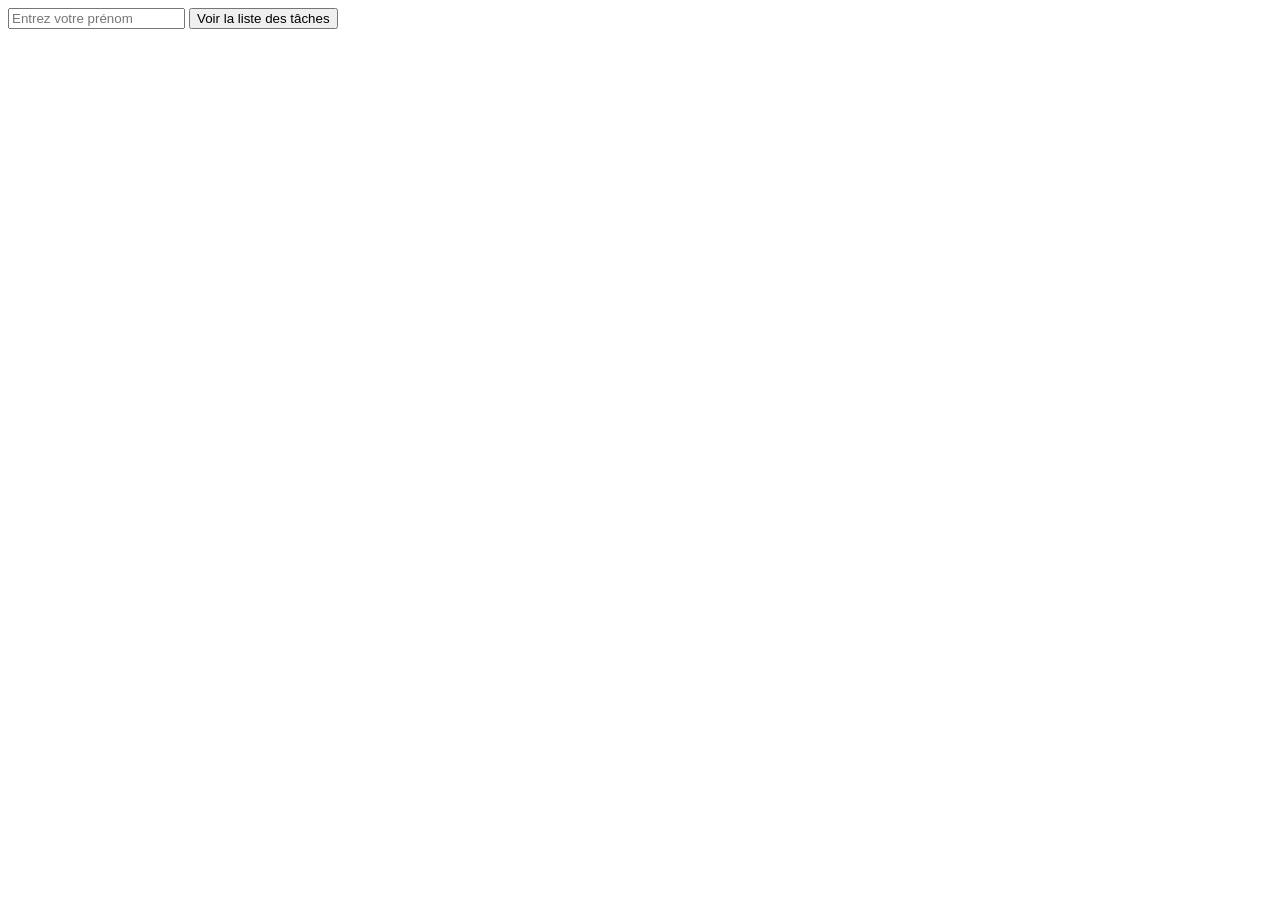
==== index.html @ 8e3e7dd8 "Initialisation du dépôt" ====
<!DOCTYPE html>
<html lang="en">
<head>
    <meta charset="UTF-8">
    <meta name="viewport" content="width=device-width, initial-scale=1.0">
    <title>Document</title>
    <script src="script.js" defer></script>
</head>
<body>
    <form id="formPrenom">
    <input type="text" id="prenom" placeholder="Entrez votre prénom">
    <button type="submit">Voir la liste des tâches</button>
</form>
</body>
</html>
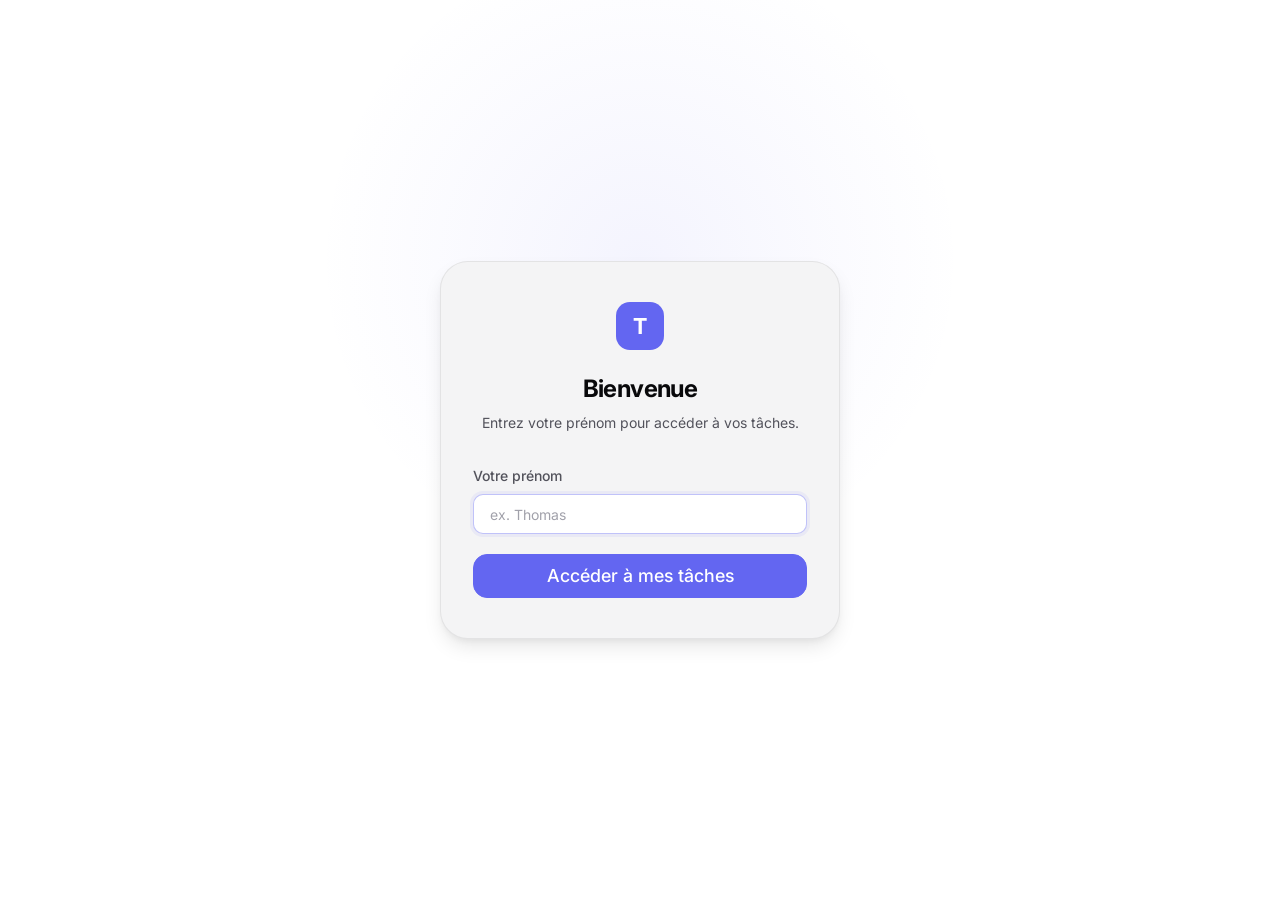
==== commit 8e201695: "style: redesign UI with professional look" ====
--- a/index.html
+++ b/index.html
@@ -1,15 +1,38 @@
 <!DOCTYPE html>
-<html lang="en">
+<html lang="fr">
 <head>
     <meta charset="UTF-8">
     <meta name="viewport" content="width=device-width, initial-scale=1.0">
-    <title>Document</title>
+    <title>TotoList — Connexion</title>
+    <link rel="preconnect" href="https://fonts.googleapis.com">
+    <link rel="preconnect" href="https://fonts.gstatic.com" crossorigin>
+    <link href="https://fonts.googleapis.com/css2?family=Inter:wght@400;500;600;700&display=swap" rel="stylesheet">
+    <link rel="stylesheet" href="style.css">
     <script src="script.js" defer></script>
 </head>
 <body>
-    <form id="formPrenom">
-    <input type="text" id="prenom" placeholder="Entrez votre prénom">
-    <button type="submit">Voir la liste des tâches</button>
-</form>
+    <div class="login-page">
+        <div class="login-card">
+            <div class="login-card__logo">T</div>
+            <h1 class="login-card__title">Bienvenue</h1>
+            <p class="login-card__subtitle">Entrez votre prénom pour accéder à vos tâches.</p>
+            <form id="formPrenom" class="form">
+                <div class="form-group">
+                    <label class="form-label" for="prenom">Votre prénom</label>
+                    <input
+                        type="text"
+                        id="prenom"
+                        class="input"
+                        placeholder="ex. Thomas"
+                        autocomplete="given-name"
+                        autofocus
+                    >
+                </div>
+                <button type="submit" class="btn btn--primary btn--full btn--lg">
+                    Accéder à mes tâches
+                </button>
+            </form>
+        </div>
+    </div>
 </body>
-</html>+</html>
--- a/style.css
+++ b/style.css
@@ -0,0 +1,1141 @@
+/* ============================================================
+   TOTOLIST — DESIGN SYSTEM
+   Direction: Modern, Premium, Minimal
+   Inspiration: Linear, Vercel, Stripe, Notion
+   ============================================================ */
+
+
+/* ============================================================
+   1. DESIGN TOKENS — CSS Custom Properties
+   ============================================================ */
+
+:root {
+  /* Colors: Base */
+  --color-bg:               #09090b;
+  --color-bg-subtle:        #111113;
+  --color-surface:          #18181b;
+  --color-surface-elevated: #1f1f23;
+  --color-surface-hover:    #27272a;
+  --color-overlay:          rgba(0, 0, 0, 0.65);
+
+  /* Colors: Borders */
+  --color-border:       rgba(255, 255, 255, 0.07);
+  --color-border-hover: rgba(255, 255, 255, 0.13);
+  --color-border-focus: rgba(99, 102, 241, 0.5);
+
+  /* Colors: Text */
+  --color-text-primary:   #fafafa;
+  --color-text-secondary: #a1a1aa;
+  --color-text-tertiary:  #71717a;
+  --color-text-disabled:  #3f3f46;
+  --color-text-inverse:   #09090b;
+
+  /* Colors: Accent — Indigo */
+  --color-accent:        #6366f1;
+  --color-accent-hover:  #818cf8;
+  --color-accent-muted:  rgba(99, 102, 241, 0.12);
+  --color-accent-border: rgba(99, 102, 241, 0.28);
+
+  /* Colors: Semantic */
+  --color-success:        #22c55e;
+  --color-success-muted:  rgba(34, 197, 94, 0.12);
+  --color-warning:        #f59e0b;
+  --color-warning-muted:  rgba(245, 158, 11, 0.12);
+  --color-danger:         #ef4444;
+  --color-danger-muted:   rgba(239, 68, 68, 0.12);
+  --color-info:           #38bdf8;
+  --color-info-muted:     rgba(56, 189, 248, 0.12);
+
+  /* Typography */
+  --font-sans: 'Inter', -apple-system, BlinkMacSystemFont, 'Segoe UI', system-ui, sans-serif;
+  --font-mono: 'JetBrains Mono', 'Fira Code', monospace;
+
+  /* Font Sizes — fluid with clamp() */
+  --text-xs:   clamp(0.69rem, 0.65rem + 0.2vw, 0.75rem);
+  --text-sm:   clamp(0.81rem, 0.77rem + 0.2vw, 0.875rem);
+  --text-base: clamp(0.94rem, 0.9rem  + 0.2vw, 1rem);
+  --text-md:   clamp(1rem,    0.96rem + 0.2vw, 1.125rem);
+  --text-lg:   clamp(1.13rem, 1.06rem + 0.3vw, 1.25rem);
+  --text-xl:   clamp(1.25rem, 1.15rem + 0.5vw, 1.5rem);
+  --text-2xl:  clamp(1.5rem,  1.3rem  + 1vw,   2rem);
+  --text-3xl:  clamp(1.875rem,1.5rem  + 1.5vw, 2.5rem);
+  --text-4xl:  clamp(2.25rem, 1.8rem  + 2vw,   3rem);
+
+  /* Font Weights */
+  --font-regular:  400;
+  --font-medium:   500;
+  --font-semibold: 600;
+  --font-bold:     700;
+
+  /* Line Heights */
+  --leading-tight:   1.25;
+  --leading-snug:    1.375;
+  --leading-normal:  1.5;
+  --leading-relaxed: 1.625;
+
+  /* Letter Spacing */
+  --tracking-tight:   -0.025em;
+  --tracking-normal:   0em;
+  --tracking-wide:     0.025em;
+  --tracking-wider:    0.05em;
+  --tracking-widest:   0.1em;
+
+  /* Spacing — base 4px */
+  --space-1:  0.25rem;  /* 4px  */
+  --space-2:  0.5rem;   /* 8px  */
+  --space-3:  0.75rem;  /* 12px */
+  --space-4:  1rem;     /* 16px */
+  --space-5:  1.25rem;  /* 20px */
+  --space-6:  1.5rem;   /* 24px */
+  --space-8:  2rem;     /* 32px */
+  --space-10: 2.5rem;   /* 40px */
+  --space-12: 3rem;     /* 48px */
+  --space-16: 4rem;     /* 64px */
+  --space-20: 5rem;     /* 80px */
+  --space-24: 6rem;     /* 96px */
+
+  /* Border Radius */
+  --radius-xs:   4px;
+  --radius-sm:   6px;
+  --radius-md:   10px;
+  --radius-lg:   14px;
+  --radius-xl:   20px;
+  --radius-2xl:  28px;
+  --radius-full: 9999px;
+
+  /* Shadows — subtle depth for dark mode */
+  --shadow-xs: 0 1px 2px rgba(0, 0, 0, 0.35);
+  --shadow-sm: 0 1px 3px rgba(0, 0, 0, 0.45), 0 1px 2px rgba(0, 0, 0, 0.3);
+  --shadow-md: 0 4px 6px -1px rgba(0, 0, 0, 0.45), 0 2px 4px -1px rgba(0, 0, 0, 0.3);
+  --shadow-lg: 0 10px 20px -3px rgba(0, 0, 0, 0.5), 0 4px 6px -2px rgba(0, 0, 0, 0.3);
+  --shadow-glow: 0 0 0 1px var(--color-accent-border), 0 0 24px rgba(99, 102, 241, 0.08);
+
+  /* Transitions */
+  --ease-out: cubic-bezier(0.4, 0, 0.2, 1);
+  --ease-spring: cubic-bezier(0.34, 1.56, 0.64, 1);
+  --transition-fast:   120ms var(--ease-out);
+  --transition-base:   200ms var(--ease-out);
+  --transition-slow:   350ms var(--ease-out);
+  --transition-spring: 420ms var(--ease-spring);
+
+  /* Layout */
+  --container-sm:  640px;
+  --container-md:  768px;
+  --container-lg: 1024px;
+  --container-xl: 1280px;
+
+  /* Z-index */
+  --z-raised:   1;
+  --z-dropdown: 100;
+  --z-sticky:   200;
+  --z-overlay:  300;
+  --z-modal:    400;
+  --z-toast:    500;
+}
+
+
+/* ============================================================
+   2. LIGHT MODE OVERRIDES
+   ============================================================ */
+
+@media (prefers-color-scheme: light) {
+  :root {
+    --color-bg:               #ffffff;
+    --color-bg-subtle:        #fafafa;
+    --color-surface:          #f4f4f5;
+    --color-surface-elevated: #ffffff;
+    --color-surface-hover:    #e4e4e7;
+    --color-overlay:          rgba(0, 0, 0, 0.3);
+
+    --color-border:       rgba(0, 0, 0, 0.07);
+    --color-border-hover: rgba(0, 0, 0, 0.13);
+    --color-border-focus: rgba(99, 102, 241, 0.4);
+
+    --color-text-primary:   #09090b;
+    --color-text-secondary: #52525b;
+    --color-text-tertiary:  #a1a1aa;
+    --color-text-disabled:  #d4d4d8;
+    --color-text-inverse:   #fafafa;
+
+    --color-accent-muted:  rgba(99, 102, 241, 0.08);
+    --color-accent-border: rgba(99, 102, 241, 0.22);
+
+    --shadow-xs: 0 1px 2px rgba(0, 0, 0, 0.06);
+    --shadow-sm: 0 1px 3px rgba(0, 0, 0, 0.1), 0 1px 2px rgba(0, 0, 0, 0.06);
+    --shadow-md: 0 4px 6px -1px rgba(0, 0, 0, 0.1), 0 2px 4px -1px rgba(0, 0, 0, 0.06);
+    --shadow-lg: 0 10px 20px -3px rgba(0, 0, 0, 0.1), 0 4px 6px -2px rgba(0, 0, 0, 0.05);
+    --shadow-glow: 0 0 0 1px var(--color-accent-border), 0 0 24px rgba(99, 102, 241, 0.06);
+  }
+}
+
+
+/* ============================================================
+   3. RESET & BASE
+   ============================================================ */
+
+*, *::before, *::after {
+  box-sizing: border-box;
+  margin: 0;
+  padding: 0;
+}
+
+html {
+  font-size: 16px;
+  -webkit-font-smoothing: antialiased;
+  -moz-osx-font-smoothing: grayscale;
+  text-rendering: optimizeLegibility;
+  scroll-behavior: smooth;
+}
+
+body {
+  font-family: var(--font-sans);
+  font-size: var(--text-base);
+  font-weight: var(--font-regular);
+  line-height: var(--leading-normal);
+  color: var(--color-text-primary);
+  background-color: var(--color-bg);
+  min-height: 100dvh;
+}
+
+img, video { max-width: 100%; height: auto; display: block; }
+button, input, select, textarea { font-family: inherit; font-size: inherit; }
+ul, ol { list-style: none; }
+
+a {
+  color: var(--color-accent);
+  text-decoration: none;
+  transition: color var(--transition-fast);
+}
+a:hover { color: var(--color-accent-hover); }
+
+
+/* ============================================================
+   4. TYPOGRAPHY
+   ============================================================ */
+
+h1, h2, h3, h4, h5, h6 {
+  font-weight: var(--font-semibold);
+  line-height: var(--leading-tight);
+  letter-spacing: var(--tracking-tight);
+  color: var(--color-text-primary);
+}
+h1 { font-size: var(--text-3xl); }
+h2 { font-size: var(--text-2xl); }
+h3 { font-size: var(--text-xl); }
+h4 { font-size: var(--text-lg); }
+h5 { font-size: var(--text-md); }
+h6 { font-size: var(--text-base); }
+
+.text-xs   { font-size: var(--text-xs); }
+.text-sm   { font-size: var(--text-sm); }
+.text-base { font-size: var(--text-base); }
+.text-md   { font-size: var(--text-md); }
+.text-lg   { font-size: var(--text-lg); }
+.text-xl   { font-size: var(--text-xl); }
+.text-2xl  { font-size: var(--text-2xl); }
+.text-3xl  { font-size: var(--text-3xl); }
+
+.text-primary   { color: var(--color-text-primary); }
+.text-secondary { color: var(--color-text-secondary); }
+.text-tertiary  { color: var(--color-text-tertiary); }
+.text-accent    { color: var(--color-accent); }
+.text-success   { color: var(--color-success); }
+.text-warning   { color: var(--color-warning); }
+.text-danger    { color: var(--color-danger); }
+
+.font-regular  { font-weight: var(--font-regular); }
+.font-medium   { font-weight: var(--font-medium); }
+.font-semibold { font-weight: var(--font-semibold); }
+.font-bold     { font-weight: var(--font-bold); }
+
+.text-center { text-align: center; }
+.text-left   { text-align: left; }
+.text-right  { text-align: right; }
+
+.tracking-tight   { letter-spacing: var(--tracking-tight); }
+.tracking-wide    { letter-spacing: var(--tracking-wide); }
+.tracking-widest  { letter-spacing: var(--tracking-widest); }
+.uppercase        { text-transform: uppercase; }
+.truncate         { overflow: hidden; text-overflow: ellipsis; white-space: nowrap; }
+
+
+/* ============================================================
+   5. LAYOUT UTILITIES
+   ============================================================ */
+
+.container {
+  width: 100%;
+  max-width: var(--container-lg);
+  margin-inline: auto;
+  padding-inline: var(--space-6);
+}
+.container--sm { max-width: var(--container-sm); }
+.container--md { max-width: var(--container-md); }
+.container--xl { max-width: var(--container-xl); }
+
+.flex          { display: flex; }
+.flex-col      { flex-direction: column; }
+.flex-wrap     { flex-wrap: wrap; }
+.items-center  { align-items: center; }
+.items-start   { align-items: flex-start; }
+.items-end     { align-items: flex-end; }
+.justify-center  { justify-content: center; }
+.justify-between { justify-content: space-between; }
+.justify-start   { justify-content: flex-start; }
+.justify-end     { justify-content: flex-end; }
+
+.gap-1 { gap: var(--space-1); }
+.gap-2 { gap: var(--space-2); }
+.gap-3 { gap: var(--space-3); }
+.gap-4 { gap: var(--space-4); }
+.gap-6 { gap: var(--space-6); }
+.gap-8 { gap: var(--space-8); }
+
+.grid      { display: grid; }
+.grid-auto { grid-template-columns: repeat(auto-fill, minmax(280px, 1fr)); }
+
+.mt-2 { margin-top: var(--space-2); }
+.mt-4 { margin-top: var(--space-4); }
+.mt-6 { margin-top: var(--space-6); }
+.mt-8 { margin-top: var(--space-8); }
+.mb-2 { margin-bottom: var(--space-2); }
+.mb-4 { margin-bottom: var(--space-4); }
+.mb-6 { margin-bottom: var(--space-6); }
+.mb-8 { margin-bottom: var(--space-8); }
+
+.sr-only {
+  position: absolute;
+  width: 1px; height: 1px;
+  padding: 0; margin: -1px;
+  overflow: hidden;
+  clip: rect(0,0,0,0);
+  white-space: nowrap;
+  border-width: 0;
+}
+
+
+/* ============================================================
+   6. NAVBAR
+   ============================================================ */
+
+.navbar {
+  position: sticky;
+  top: 0;
+  z-index: var(--z-sticky);
+  height: 56px;
+  display: flex;
+  align-items: center;
+  background-color: rgba(9, 9, 11, 0.82);
+  backdrop-filter: blur(18px) saturate(180%);
+  -webkit-backdrop-filter: blur(18px) saturate(180%);
+  border-bottom: 1px solid var(--color-border);
+}
+
+@media (prefers-color-scheme: light) {
+  .navbar { background-color: rgba(255, 255, 255, 0.82); }
+}
+
+.navbar__inner {
+  width: 100%;
+  max-width: var(--container-xl);
+  margin-inline: auto;
+  padding-inline: var(--space-6);
+  display: flex;
+  align-items: center;
+  justify-content: space-between;
+  gap: var(--space-6);
+}
+
+.navbar__brand {
+  display: flex;
+  align-items: center;
+  gap: var(--space-2);
+  font-size: var(--text-sm);
+  font-weight: var(--font-semibold);
+  color: var(--color-text-primary);
+  letter-spacing: var(--tracking-tight);
+  text-decoration: none;
+}
+.navbar__brand:hover { color: var(--color-text-primary); }
+
+.navbar__logo {
+  width: 26px;
+  height: 26px;
+  background: var(--color-accent);
+  border-radius: var(--radius-sm);
+  display: flex;
+  align-items: center;
+  justify-content: center;
+  font-size: 13px;
+  font-weight: var(--font-bold);
+  color: #fff;
+  flex-shrink: 0;
+}
+
+.navbar__nav {
+  display: flex;
+  align-items: center;
+  gap: var(--space-1);
+}
+
+.navbar__link {
+  display: inline-flex;
+  align-items: center;
+  gap: var(--space-2);
+  padding: var(--space-2) var(--space-3);
+  font-size: var(--text-sm);
+  font-weight: var(--font-medium);
+  color: var(--color-text-secondary);
+  border-radius: var(--radius-sm);
+  transition: color var(--transition-fast), background-color var(--transition-fast);
+  text-decoration: none;
+}
+.navbar__link:hover {
+  color: var(--color-text-primary);
+  background-color: var(--color-surface-hover);
+}
+.navbar__link.active {
+  color: var(--color-text-primary);
+  background-color: var(--color-surface);
+}
+
+
+/* ============================================================
+   7. PAGE LAYOUT
+   ============================================================ */
+
+.page {
+  min-height: calc(100dvh - 56px);
+  padding-block: var(--space-10) var(--space-20);
+}
+
+.page__header { margin-bottom: var(--space-8); }
+
+.page__title {
+  font-size: var(--text-2xl);
+  font-weight: var(--font-bold);
+  letter-spacing: var(--tracking-tight);
+}
+
+.page__subtitle {
+  font-size: var(--text-sm);
+  color: var(--color-text-secondary);
+  margin-top: var(--space-2);
+}
+
+
+/* ============================================================
+   8. BUTTONS
+   ============================================================ */
+
+.btn {
+  display: inline-flex;
+  align-items: center;
+  justify-content: center;
+  gap: var(--space-2);
+  padding: var(--space-2) var(--space-5);
+  font-size: var(--text-sm);
+  font-weight: var(--font-medium);
+  line-height: 1;
+  border: 1px solid transparent;
+  border-radius: var(--radius-md);
+  cursor: pointer;
+  transition:
+    background-color var(--transition-fast),
+    color var(--transition-fast),
+    border-color var(--transition-fast),
+    box-shadow var(--transition-fast),
+    transform var(--transition-fast);
+  user-select: none;
+  text-decoration: none;
+  white-space: nowrap;
+  min-height: 36px;
+}
+
+.btn:active { transform: scale(0.97); }
+.btn:disabled { opacity: 0.4; pointer-events: none; }
+.btn:focus-visible { outline: 2px solid var(--color-accent); outline-offset: 2px; }
+
+/* Primary */
+.btn--primary {
+  background-color: var(--color-accent);
+  color: #fff;
+  border-color: var(--color-accent);
+}
+.btn--primary:hover {
+  background-color: var(--color-accent-hover);
+  border-color: var(--color-accent-hover);
+  color: #fff;
+  box-shadow: 0 0 0 3px var(--color-accent-muted);
+}
+
+/* Secondary */
+.btn--secondary {
+  background-color: var(--color-surface);
+  color: var(--color-text-primary);
+  border-color: var(--color-border);
+}
+.btn--secondary:hover {
+  background-color: var(--color-surface-hover);
+  border-color: var(--color-border-hover);
+  color: var(--color-text-primary);
+}
+
+/* Ghost */
+.btn--ghost {
+  background-color: transparent;
+  color: var(--color-text-secondary);
+  border-color: transparent;
+}
+.btn--ghost:hover {
+  background-color: var(--color-surface-hover);
+  color: var(--color-text-primary);
+}
+
+/* Danger */
+.btn--danger {
+  background-color: var(--color-danger-muted);
+  color: var(--color-danger);
+  border-color: rgba(239, 68, 68, 0.2);
+}
+.btn--danger:hover {
+  background-color: var(--color-danger);
+  color: #fff;
+  border-color: var(--color-danger);
+}
+
+/* Success */
+.btn--success {
+  background-color: var(--color-success-muted);
+  color: var(--color-success);
+  border-color: rgba(34, 197, 94, 0.2);
+}
+.btn--success:hover {
+  background-color: var(--color-success);
+  color: #fff;
+  border-color: var(--color-success);
+}
+
+/* Sizes */
+.btn--xs   { padding: var(--space-1) var(--space-3); font-size: var(--text-xs); min-height: 28px; border-radius: var(--radius-sm); }
+.btn--sm   { padding: 6px var(--space-4); font-size: var(--text-sm); min-height: 32px; }
+.btn--lg   { padding: var(--space-3) var(--space-6); font-size: var(--text-md); min-height: 44px; border-radius: var(--radius-lg); }
+.btn--xl   { padding: var(--space-4) var(--space-8); font-size: var(--text-lg); min-height: 52px; border-radius: var(--radius-xl); }
+.btn--full { width: 100%; }
+
+.btn--icon { width: 36px; height: 36px; padding: 0; border-radius: var(--radius-sm); }
+
+
+/* ============================================================
+   9. INPUTS & FORMS
+   ============================================================ */
+
+.form {
+  display: flex;
+  flex-direction: column;
+  gap: var(--space-5);
+}
+
+.form-group {
+  display: flex;
+  flex-direction: column;
+  gap: var(--space-2);
+}
+
+.form-label {
+  font-size: var(--text-sm);
+  font-weight: var(--font-medium);
+  color: var(--color-text-secondary);
+}
+
+.form-hint  { font-size: var(--text-xs); color: var(--color-text-tertiary); margin-top: var(--space-1); }
+.form-error { font-size: var(--text-xs); color: var(--color-danger); margin-top: var(--space-1); }
+
+.input {
+  width: 100%;
+  height: 40px;
+  padding-inline: var(--space-4);
+  background-color: var(--color-surface);
+  color: var(--color-text-primary);
+  border: 1px solid var(--color-border);
+  border-radius: var(--radius-md);
+  font-size: var(--text-sm);
+  transition:
+    border-color var(--transition-fast),
+    background-color var(--transition-fast),
+    box-shadow var(--transition-fast);
+  outline: none;
+}
+.input::placeholder { color: var(--color-text-tertiary); }
+.input:hover  { border-color: var(--color-border-hover); }
+.input:focus  {
+  border-color: var(--color-border-focus);
+  background-color: var(--color-surface-elevated);
+  box-shadow: 0 0 0 3px var(--color-accent-muted);
+}
+.input--error { border-color: var(--color-danger); }
+.input--error:focus { box-shadow: 0 0 0 3px var(--color-danger-muted); }
+
+.input-group { display: flex; align-items: center; }
+.input-group .input { border-radius: var(--radius-md) 0 0 var(--radius-md); border-right: none; flex: 1; }
+.input-group .btn   { border-radius: 0 var(--radius-md) var(--radius-md) 0; flex-shrink: 0; }
+
+
+/* ============================================================
+   10. CARDS
+   ============================================================ */
+
+.card {
+  background-color: var(--color-surface);
+  border: 1px solid var(--color-border);
+  border-radius: var(--radius-lg);
+  overflow: hidden;
+  transition: border-color var(--transition-base), box-shadow var(--transition-base);
+}
+.card:hover { border-color: var(--color-border-hover); }
+
+.card--interactive {
+  cursor: pointer;
+  transition: border-color var(--transition-base), box-shadow var(--transition-base), transform var(--transition-base);
+}
+.card--interactive:hover {
+  border-color: var(--color-border-hover);
+  box-shadow: var(--shadow-md);
+  transform: translateY(-1px);
+}
+.card--interactive:active { transform: translateY(0); }
+
+.card__header {
+  padding: var(--space-5) var(--space-6);
+  border-bottom: 1px solid var(--color-border);
+  display: flex;
+  align-items: flex-start;
+  justify-content: space-between;
+  gap: var(--space-4);
+}
+.card__body   { padding: var(--space-6); }
+.card__footer {
+  padding: var(--space-4) var(--space-6);
+  border-top: 1px solid var(--color-border);
+  background-color: var(--color-bg-subtle);
+  display: flex;
+  align-items: center;
+  justify-content: flex-end;
+  gap: var(--space-3);
+}
+.card__title       { font-size: var(--text-md); font-weight: var(--font-semibold); }
+.card__description { font-size: var(--text-xs); color: var(--color-text-tertiary); margin-top: var(--space-1); }
+
+
+/* ============================================================
+   11. TASK CARD
+   ============================================================ */
+
+.task-card {
+  display: flex;
+  align-items: center;
+  gap: var(--space-4);
+  padding: var(--space-4) var(--space-5);
+  background-color: var(--color-surface);
+  border: 1px solid var(--color-border);
+  border-radius: var(--radius-lg);
+  cursor: pointer;
+  transition:
+    border-color var(--transition-fast),
+    background-color var(--transition-fast),
+    transform var(--transition-fast);
+}
+.task-card:hover {
+  border-color: var(--color-border-hover);
+  background-color: var(--color-surface-elevated);
+  transform: translateX(2px);
+}
+
+.task-card__checkbox {
+  width: 18px;
+  height: 18px;
+  border-radius: var(--radius-xs);
+  border: 1.5px solid var(--color-border-hover);
+  flex-shrink: 0;
+  display: flex;
+  align-items: center;
+  justify-content: center;
+  transition: all var(--transition-fast);
+}
+.task-card--done .task-card__checkbox {
+  background-color: var(--color-success);
+  border-color: var(--color-success);
+}
+
+.task-card__text {
+  font-size: var(--text-sm);
+  font-weight: var(--font-medium);
+  color: var(--color-text-primary);
+  flex: 1;
+  transition: color var(--transition-fast);
+}
+.task-card--done .task-card__text {
+  text-decoration: line-through;
+  color: var(--color-text-tertiary);
+}
+
+.task-card__meta {
+  font-size: var(--text-xs);
+  color: var(--color-text-tertiary);
+  flex-shrink: 0;
+}
+
+.task-list {
+  display: flex;
+  flex-direction: column;
+  gap: var(--space-2);
+}
+
+.task-list__toolbar {
+  display: flex;
+  align-items: center;
+  justify-content: space-between;
+  gap: var(--space-4);
+  margin-bottom: var(--space-4);
+  flex-wrap: wrap;
+}
+
+
+/* ============================================================
+   12. BADGES
+   ============================================================ */
+
+.badge {
+  display: inline-flex;
+  align-items: center;
+  gap: var(--space-1);
+  padding: 2px var(--space-2);
+  font-size: var(--text-xs);
+  font-weight: var(--font-medium);
+  border-radius: var(--radius-full);
+  border: 1px solid transparent;
+  white-space: nowrap;
+  letter-spacing: var(--tracking-wide);
+}
+
+.badge--default {
+  background-color: var(--color-surface-hover);
+  color: var(--color-text-secondary);
+  border-color: var(--color-border);
+}
+.badge--accent {
+  background-color: var(--color-accent-muted);
+  color: var(--color-accent-hover);
+  border-color: var(--color-accent-border);
+}
+.badge--success {
+  background-color: var(--color-success-muted);
+  color: var(--color-success);
+  border-color: rgba(34, 197, 94, 0.2);
+}
+.badge--warning {
+  background-color: var(--color-warning-muted);
+  color: var(--color-warning);
+  border-color: rgba(245, 158, 11, 0.2);
+}
+.badge--danger {
+  background-color: var(--color-danger-muted);
+  color: var(--color-danger);
+  border-color: rgba(239, 68, 68, 0.2);
+}
+
+/* Dot indicator */
+.badge--dot::before {
+  content: '';
+  display: inline-block;
+  width: 6px;
+  height: 6px;
+  border-radius: 50%;
+  background: currentColor;
+  flex-shrink: 0;
+}
+
+
+/* ============================================================
+   13. ALERTS
+   ============================================================ */
+
+.alert {
+  display: flex;
+  gap: var(--space-3);
+  padding: var(--space-4);
+  border-radius: var(--radius-md);
+  border: 1px solid transparent;
+  font-size: var(--text-sm);
+}
+.alert__title { font-weight: var(--font-semibold); margin-bottom: var(--space-1); }
+.alert__body  { color: var(--color-text-secondary); }
+
+.alert--info    { background-color: var(--color-info-muted); border-color: rgba(56,189,248,0.2); color: var(--color-info); }
+.alert--success { background-color: var(--color-success-muted); border-color: rgba(34,197,94,0.2); color: var(--color-success); }
+.alert--warning { background-color: var(--color-warning-muted); border-color: rgba(245,158,11,0.2); color: var(--color-warning); }
+.alert--danger  { background-color: var(--color-danger-muted); border-color: rgba(239,68,68,0.2); color: var(--color-danger); }
+
+
+/* ============================================================
+   14. MODALS
+   ============================================================ */
+
+.modal-overlay {
+  position: fixed;
+  inset: 0;
+  z-index: var(--z-modal);
+  background-color: var(--color-overlay);
+  backdrop-filter: blur(4px);
+  display: flex;
+  align-items: center;
+  justify-content: center;
+  padding: var(--space-6);
+  animation: fadeIn var(--transition-base) both;
+}
+
+.modal {
+  width: 100%;
+  max-width: 480px;
+  max-height: calc(100dvh - var(--space-12));
+  overflow-y: auto;
+  background-color: var(--color-surface);
+  border: 1px solid var(--color-border);
+  border-radius: var(--radius-xl);
+  box-shadow: var(--shadow-lg);
+  animation: scaleIn var(--transition-spring) both;
+}
+.modal__header {
+  padding: var(--space-5) var(--space-6);
+  border-bottom: 1px solid var(--color-border);
+  display: flex;
+  align-items: center;
+  justify-content: space-between;
+}
+.modal__title  { font-size: var(--text-md); font-weight: var(--font-semibold); }
+.modal__body   { padding: var(--space-6); }
+.modal__footer {
+  padding: var(--space-4) var(--space-6);
+  border-top: 1px solid var(--color-border);
+  display: flex;
+  justify-content: flex-end;
+  gap: var(--space-3);
+}
+
+
+/* ============================================================
+   15. STATS / METRICS
+   ============================================================ */
+
+.stats-grid {
+  display: grid;
+  grid-template-columns: repeat(auto-fit, minmax(180px, 1fr));
+  gap: var(--space-4);
+  margin-bottom: var(--space-8);
+}
+
+.stat-card {
+  background-color: var(--color-surface);
+  border: 1px solid var(--color-border);
+  border-radius: var(--radius-lg);
+  padding: var(--space-5) var(--space-6);
+  transition: border-color var(--transition-base), transform var(--transition-base);
+}
+.stat-card:hover { border-color: var(--color-border-hover); transform: translateY(-1px); }
+
+.stat-card__label {
+  font-size: var(--text-xs);
+  font-weight: var(--font-medium);
+  color: var(--color-text-tertiary);
+  text-transform: uppercase;
+  letter-spacing: var(--tracking-widest);
+  margin-bottom: var(--space-3);
+}
+.stat-card__value {
+  font-size: var(--text-3xl);
+  font-weight: var(--font-bold);
+  letter-spacing: var(--tracking-tight);
+  line-height: 1;
+}
+
+.chart-container {
+  background-color: var(--color-surface);
+  border: 1px solid var(--color-border);
+  border-radius: var(--radius-lg);
+  padding: var(--space-6);
+}
+.chart-container__title {
+  font-size: var(--text-sm);
+  font-weight: var(--font-semibold);
+  color: var(--color-text-secondary);
+  margin-bottom: var(--space-6);
+}
+
+
+/* ============================================================
+   16. DIVIDER
+   ============================================================ */
+
+.divider {
+  height: 1px;
+  background-color: var(--color-border);
+  border: none;
+  margin-block: var(--space-6);
+}
+
+.divider--label {
+  display: flex;
+  align-items: center;
+  gap: var(--space-4);
+  color: var(--color-text-tertiary);
+  font-size: var(--text-xs);
+}
+.divider--label::before,
+.divider--label::after {
+  content: '';
+  flex: 1;
+  height: 1px;
+  background-color: var(--color-border);
+}
+
+
+/* ============================================================
+   17. LOADING & EMPTY STATES
+   ============================================================ */
+
+.skeleton {
+  background: linear-gradient(
+    90deg,
+    var(--color-surface) 25%,
+    var(--color-surface-hover) 50%,
+    var(--color-surface) 75%
+  );
+  background-size: 200% 100%;
+  animation: shimmer 1.8s infinite;
+  border-radius: var(--radius-sm);
+}
+
+.spinner {
+  width: 20px;
+  height: 20px;
+  border: 2px solid var(--color-border-hover);
+  border-top-color: var(--color-accent);
+  border-radius: 50%;
+  animation: spin 0.75s linear infinite;
+}
+
+.empty-state {
+  display: flex;
+  flex-direction: column;
+  align-items: center;
+  justify-content: center;
+  text-align: center;
+  padding: var(--space-16) var(--space-6);
+  gap: var(--space-4);
+}
+.empty-state__icon {
+  width: 48px;
+  height: 48px;
+  border-radius: var(--radius-lg);
+  background-color: var(--color-surface);
+  border: 1px solid var(--color-border);
+  display: flex;
+  align-items: center;
+  justify-content: center;
+  font-size: 22px;
+  margin-bottom: var(--space-2);
+}
+.empty-state__title { font-size: var(--text-md); font-weight: var(--font-semibold); }
+.empty-state__description { font-size: var(--text-sm); color: var(--color-text-secondary); max-width: 320px; }
+
+
+/* ============================================================
+   18. FOOTER
+   ============================================================ */
+
+.footer {
+  border-top: 1px solid var(--color-border);
+  padding-block: var(--space-8);
+  margin-top: var(--space-16);
+}
+.footer__inner {
+  max-width: var(--container-xl);
+  margin-inline: auto;
+  padding-inline: var(--space-6);
+  display: flex;
+  align-items: center;
+  justify-content: space-between;
+  gap: var(--space-6);
+  flex-wrap: wrap;
+}
+.footer__copy { font-size: var(--text-xs); color: var(--color-text-tertiary); }
+.footer__links { display: flex; gap: var(--space-5); }
+.footer__link {
+  font-size: var(--text-xs);
+  color: var(--color-text-tertiary);
+  text-decoration: none;
+  transition: color var(--transition-fast);
+}
+.footer__link:hover { color: var(--color-text-secondary); }
+
+
+/* ============================================================
+   19. PAGE-SPECIFIC: LOGIN
+   ============================================================ */
+
+.login-page {
+  display: flex;
+  align-items: center;
+  justify-content: center;
+  min-height: 100dvh;
+  padding: var(--space-6);
+  position: relative;
+  overflow: hidden;
+}
+
+/* Ambient glow */
+.login-page::before {
+  content: '';
+  position: absolute;
+  top: -10%;
+  left: 50%;
+  transform: translateX(-50%);
+  width: 700px;
+  height: 700px;
+  background: radial-gradient(ellipse at center, rgba(99,102,241,0.07) 0%, transparent 65%);
+  pointer-events: none;
+}
+
+.login-card {
+  width: 100%;
+  max-width: 400px;
+  background-color: var(--color-surface);
+  border: 1px solid var(--color-border);
+  border-radius: var(--radius-2xl);
+  padding: var(--space-10) var(--space-8);
+  box-shadow: var(--shadow-lg);
+  animation: scaleIn var(--transition-spring) both;
+  position: relative;
+}
+
+.login-card__logo {
+  width: 48px;
+  height: 48px;
+  background: var(--color-accent);
+  border-radius: var(--radius-lg);
+  display: flex;
+  align-items: center;
+  justify-content: center;
+  font-size: 22px;
+  font-weight: var(--font-bold);
+  color: #fff;
+  margin: 0 auto var(--space-6);
+}
+
+.login-card__title {
+  font-size: var(--text-xl);
+  font-weight: var(--font-bold);
+  text-align: center;
+  letter-spacing: var(--tracking-tight);
+  margin-bottom: var(--space-2);
+}
+
+.login-card__subtitle {
+  font-size: var(--text-sm);
+  color: var(--color-text-secondary);
+  text-align: center;
+  margin-bottom: var(--space-8);
+}
+
+
+/* ============================================================
+   20. PAGE-SPECIFIC: TASK DETAIL
+   ============================================================ */
+
+.detail-back {
+  display: inline-flex;
+  align-items: center;
+  gap: var(--space-2);
+  font-size: var(--text-sm);
+  color: var(--color-text-tertiary);
+  text-decoration: none;
+  margin-bottom: var(--space-6);
+  transition: color var(--transition-fast);
+}
+.detail-back:hover { color: var(--color-text-secondary); }
+
+.detail-actions {
+  display: flex;
+  gap: var(--space-3);
+  flex-wrap: wrap;
+}
+
+
+/* ============================================================
+   21. ANIMATIONS
+   ============================================================ */
+
+@keyframes fadeIn {
+  from { opacity: 0; }
+  to   { opacity: 1; }
+}
+
+@keyframes fadeInUp {
+  from { opacity: 0; transform: translateY(10px); }
+  to   { opacity: 1; transform: translateY(0); }
+}
+
+@keyframes scaleIn {
+  from { opacity: 0; transform: scale(0.96); }
+  to   { opacity: 1; transform: scale(1); }
+}
+
+@keyframes shimmer {
+  to { background-position: -200% 0; }
+}
+
+@keyframes spin {
+  to { transform: rotate(360deg); }
+}
+
+/* Staggered list entrance */
+.animate-list > * { animation: fadeInUp 0.35s both; }
+.animate-list > *:nth-child(1)  { animation-delay: 0.04s; }
+.animate-list > *:nth-child(2)  { animation-delay: 0.08s; }
+.animate-list > *:nth-child(3)  { animation-delay: 0.12s; }
+.animate-list > *:nth-child(4)  { animation-delay: 0.16s; }
+.animate-list > *:nth-child(5)  { animation-delay: 0.20s; }
+.animate-list > *:nth-child(6)  { animation-delay: 0.24s; }
+.animate-list > *:nth-child(7)  { animation-delay: 0.28s; }
+.animate-list > *:nth-child(8)  { animation-delay: 0.32s; }
+.animate-list > *:nth-child(9)  { animation-delay: 0.36s; }
+.animate-list > *:nth-child(10) { animation-delay: 0.40s; }
+
+@media (prefers-reduced-motion: reduce) {
+  *, *::before, *::after {
+    animation-duration: 0.01ms !important;
+    animation-iteration-count: 1 !important;
+    transition-duration: 0.01ms !important;
+  }
+}
+
+
+/* ============================================================
+   22. RESPONSIVE
+   ============================================================ */
+
+@media (max-width: 768px) {
+  .container    { padding-inline: var(--space-4); }
+  .navbar__nav  { display: none; }
+  .stats-grid   { grid-template-columns: 1fr; }
+  .footer__inner { flex-direction: column; align-items: flex-start; gap: var(--space-4); }
+  .card__body   { padding: var(--space-5); }
+  .grid-auto    { grid-template-columns: 1fr; }
+}
+
+@media (max-width: 480px) {
+  .container     { padding-inline: var(--space-3); }
+  .login-card    { padding: var(--space-8) var(--space-6); border-radius: var(--radius-xl); }
+  .detail-actions { flex-direction: column; }
+  .detail-actions .btn { width: 100%; }
+}
